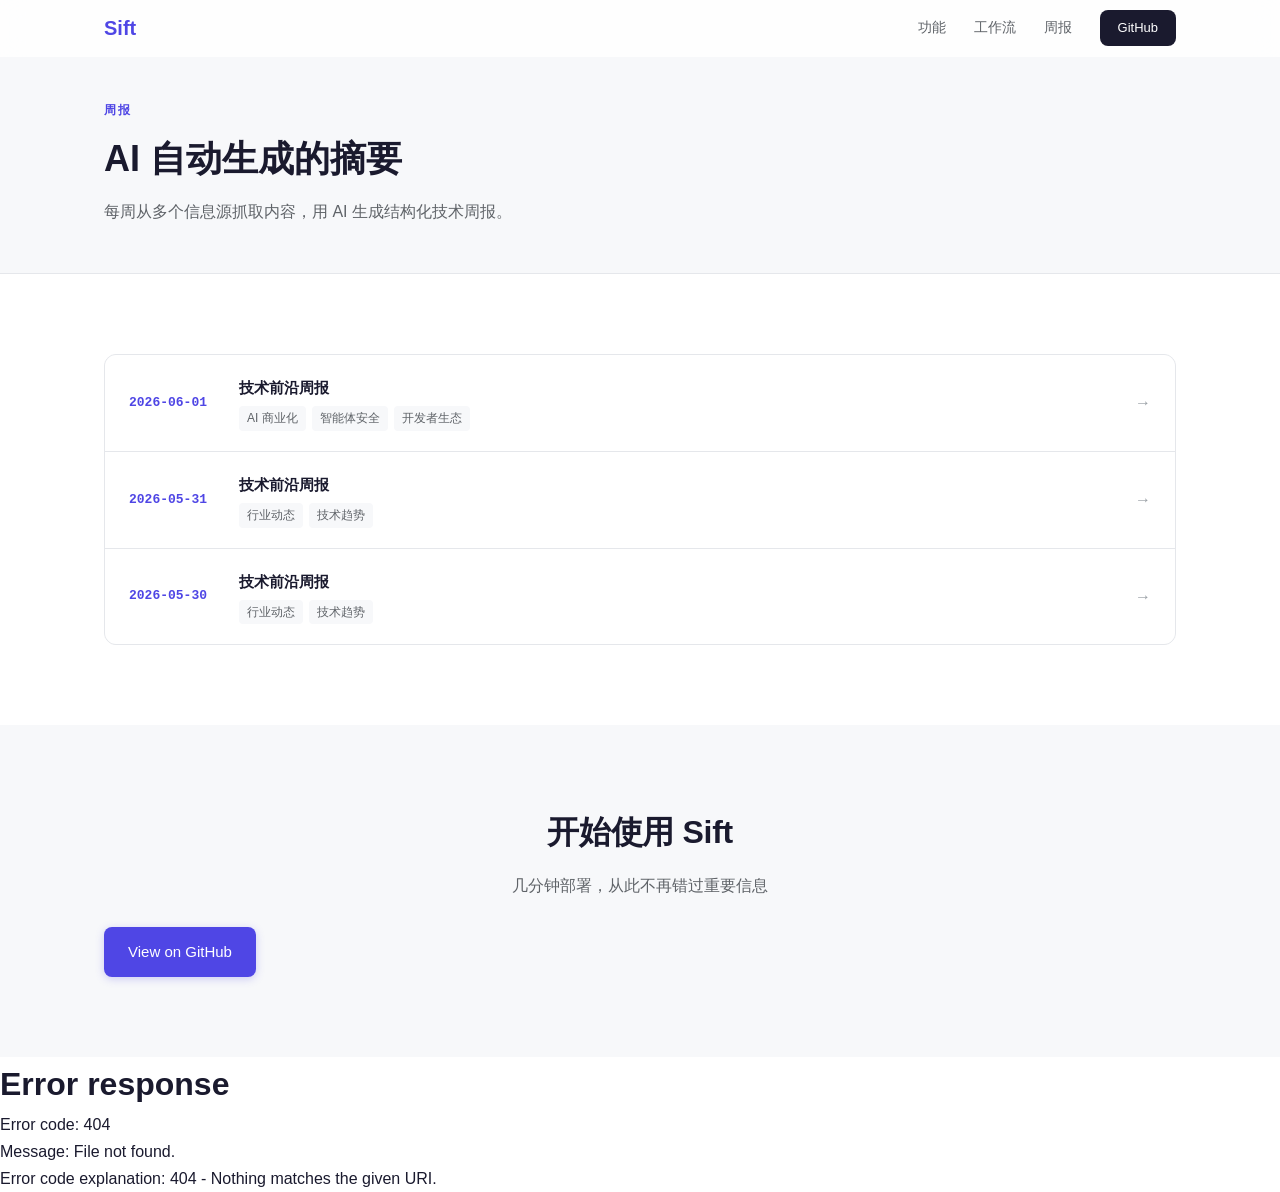
==== site/digests.html @ c32b8fea "fix: resolve 404 for nav/footer on GitHub Pages sub-path - Use relative fetch paths instead of absol" ====
<!DOCTYPE html>
<html lang="zh-CN">
<head>
  <meta charset="utf-8">
  <meta name="viewport" content="width=device-width, initial-scale=1">
  <title>周报摘要 - Sift</title>
  <meta name="description" content="Sift 自动生成的技术周报摘要，AI 驱动的信息聚合。">
  <link rel="icon" href="data:image/svg+xml,<svg xmlns='http://www.w3.org/2000/svg' viewBox='0 0 100 100'><text y='.9em' font-size='90'>⚗️</text></svg>">
  <base href="./">
  <link rel="stylesheet" href="style.css">
</head>
<body>

  <div id="nav-include"></div>

  <!-- Page Header -->
  <section class="page-header">
    <div class="container">
      <p class="section-tag">周报</p>
      <h1>AI 自动生成的摘要</h1>
      <p class="page-desc">每周从多个信息源抓取内容，用 AI 生成结构化技术周报。</p>
    </div>
  </section>

  <!-- Digest List -->
  <section class="digest-list-section">
    <div class="container">
      <div class="digest-list">
        <a href="digests/2026-06-01.html" class="digest-list-item">
          <div class="digest-list-date">2026-06-01</div>
          <div class="digest-list-body">
            <div class="digest-list-title">技术前沿周报</div>
            <div class="digest-list-tags">
              <span>AI 商业化</span><span>智能体安全</span><span>开发者生态</span>
            </div>
          </div>
          <div class="digest-list-arrow">→</div>
        </a>
        <a href="digests/2026-05-31.html" class="digest-list-item">
          <div class="digest-list-date">2026-05-31</div>
          <div class="digest-list-body">
            <div class="digest-list-title">技术前沿周报</div>
            <div class="digest-list-tags">
              <span>行业动态</span><span>技术趋势</span>
            </div>
          </div>
          <div class="digest-list-arrow">→</div>
        </a>
        <a href="digests/2026-05-30.html" class="digest-list-item">
          <div class="digest-list-date">2026-05-30</div>
          <div class="digest-list-body">
            <div class="digest-list-title">技术前沿周报</div>
            <div class="digest-list-tags">
              <span>行业动态</span><span>技术趋势</span>
            </div>
          </div>
          <div class="digest-list-arrow">→</div>
        </a>
      </div>
    </div>
  </section>

  <!-- CTA -->
  <section class="cta">
    <div class="container">
      <h2>开始使用 Sift</h2>
      <p>几分钟部署，从此不再错过重要信息</p>
      <div class="hero-actions">
        <a href="https://github.com/null0NULL123/sift" class="btn btn-primary">View on GitHub</a>
      </div>
    </div>
  </section>

  <div id="footer-include"></div>

  <script>
    fetch('partials/nav.html').then(r => r.text()).then(t => document.getElementById('nav-include').innerHTML = t);
    fetch('partials/footer.html').then(r => r.text()).then(t => document.getElementById('footer-include').innerHTML = t);
    window.addEventListener('scroll', () => {
      const nav = document.querySelector('.nav');
      if (nav) nav.classList.toggle('scrolled', window.scrollY > 50);
    });
  </script>

</body>
</html>
---- site/style.css ----
/* Sift */

:root {
  --bg: #fff; --bg-subtle: #f7f8fa; --bg-card: #fff;
  --text: #1a1a2e; --text-2: #5f6368; --text-3: #9aa0a6;
  --brand: #4f46e5; --brand-light: #6366f1; --brand-bg: #eef2ff;
  --border: #e5e7eb; --border-hover: #d1d5db;
  --radius: 12px; --radius-sm: 8px;
  --shadow-sm: 0 1px 3px rgba(0,0,0,.06);
  --shadow-md: 0 4px 16px rgba(0,0,0,.08);
  --shadow-lg: 0 8px 32px rgba(0,0,0,.1);
}

* { margin: 0; padding: 0; box-sizing: border-box; }
html { scroll-behavior: smooth; }
body {
  font-family: -apple-system, BlinkMacSystemFont, "Segoe UI", Roboto, "Helvetica Neue", "Noto Sans SC", "PingFang SC", sans-serif;
  color: var(--text); background: var(--bg); line-height: 1.7;
  overflow-x: hidden; -webkit-font-smoothing: antialiased;
}
.container { max-width: 1120px; margin: 0 auto; padding: 0 24px; }

/* Nav */
.nav {
  position: fixed; top: 0; left: 0; right: 0; z-index: 100;
  background: rgba(255,255,255,.8); backdrop-filter: blur(12px); -webkit-backdrop-filter: blur(12px);
  border-bottom: 1px solid transparent; transition: all .3s;
}
.nav.scrolled { border-bottom-color: var(--border); box-shadow: var(--shadow-sm); }
.nav-inner { display: flex; align-items: center; justify-content: space-between; height: 56px; }
.nav-logo { font-size: 20px; font-weight: 700; color: var(--brand); text-decoration: none; }
.nav-links { display: flex; align-items: center; gap: 28px; }
.nav-links a:not(.btn) { color: var(--text-2); text-decoration: none; font-size: 14px; font-weight: 500; transition: color .2s; }
.nav-links a:not(.btn):hover { color: var(--text); }
.btn-nav {
  padding: 7px 18px !important; font-size: 13px !important; border-radius: 6px;
  display: inline-flex; align-items: center; gap: 6px;
  background: var(--text) !important; color: #fff !important; text-decoration: none; font-weight: 500;
  transition: all .2s;
}
.btn-nav:hover { opacity: .85; }

/* Hero */
.hero { padding: 120px 0 80px; }
.hero-inner { display: grid; grid-template-columns: 1fr 1fr; gap: 64px; align-items: center; }
.hero-badge {
  display: inline-block; padding: 4px 12px; background: var(--brand-bg); color: var(--brand);
  font-size: 12px; font-weight: 600; border-radius: 4px; margin-bottom: 20px; letter-spacing: .5px;
}
.hero h1 { font-size: clamp(36px,5vw,48px); font-weight: 700; line-height: 1.2; letter-spacing: -1px; margin-bottom: 20px; }
.highlight { color: var(--brand); }
.hero-desc { font-size: 17px; color: var(--text-2); margin-bottom: 32px; line-height: 1.8; max-width: 440px; }
.hero-actions { display: flex; gap: 12px; flex-wrap: wrap; }
.hero-visual { display: flex; justify-content: center; }

/* Buttons */
.btn {
  display: inline-flex; align-items: center; gap: 8px; padding: 12px 24px;
  border-radius: 8px; font-size: 15px; font-weight: 500; text-decoration: none;
  transition: all .2s; cursor: pointer; border: none;
}
.btn-primary { background: var(--brand); color: #fff; box-shadow: 0 2px 8px rgba(79,70,229,.25); }
.btn-primary:hover { background: var(--brand-light); box-shadow: 0 4px 16px rgba(79,70,229,.35); transform: translateY(-1px); }
.btn-secondary { background: var(--bg); color: var(--text); border: 1px solid var(--border); }
.btn-secondary:hover { border-color: var(--border-hover); box-shadow: var(--shadow-sm); transform: translateY(-1px); }

/* Terminal */
.terminal { width: 100%; max-width: 440px; background: #1a1a2e; border-radius: var(--radius); overflow: hidden; box-shadow: var(--shadow-lg); }
.terminal-bar { display: flex; align-items: center; gap: 7px; padding: 10px 14px; background: #16162a; }
.dot { width: 10px; height: 10px; border-radius: 50%; }
.dot.red { background: #ff5f57; } .dot.yellow { background: #febc2e; } .dot.green { background: #28c840; }
.terminal-title { font-size: 11px; color: #555577; margin-left: 6px; }
.terminal-body { padding: 14px 18px; font-family: "SF Mono","Fira Code","Cascadia Code",monospace; font-size: 13px; line-height: 1.9; }
.t-line { white-space: nowrap; color: #aaaacc; }
.t-prompt { color: #6366f1; font-weight: 600; }
.t-cmd { color: #e8e8f0; } .t-dim { color: #666688; } .t-ok { color: #28c840; }

/* Metrics */
.metrics { padding: 48px 0; background: var(--bg-subtle); border-top: 1px solid var(--border); border-bottom: 1px solid var(--border); }
.metric-grid { display: grid; grid-template-columns: repeat(4,1fr); gap: 24px; text-align: center; }
.metric-num { font-size: 32px; font-weight: 700; color: var(--brand); line-height: 1.2; margin-bottom: 4px; }
.metric-label { font-size: 14px; color: var(--text-2); }

/* Section */
section { padding: 80px 0; }
.section-tag { font-size: 12px; text-transform: uppercase; letter-spacing: 2px; color: var(--brand); font-weight: 600; margin-bottom: 8px; }
section h2 { font-size: clamp(24px,3.5vw,32px); font-weight: 600; margin-bottom: 40px; letter-spacing: -.3px; }

/* Page Header */
.page-header { padding: 100px 0 48px; background: var(--bg-subtle); border-bottom: 1px solid var(--border); }
.page-header h1 { font-size: clamp(28px,4vw,36px); margin-bottom: 8px; }
.page-desc { font-size: 16px; color: var(--text-2); max-width: 480px; }

/* Card (shared base) */
.card {
  display: block; padding: 28px 24px; background: var(--bg-card); border: 1px solid var(--border);
  border-radius: var(--radius); text-decoration: none; color: var(--text); transition: all .25s;
}
.card:hover { border-color: var(--border-hover); box-shadow: var(--shadow-md); transform: translateY(-2px); }
.card-icon {
  width: 44px; height: 44px; display: flex; align-items: center; justify-content: center;
  border-radius: 10px; background: var(--brand-bg); color: var(--brand); margin-bottom: 14px;
}
.card h3 { font-size: 16px; margin-bottom: 6px; }
.card p { font-size: 13px; color: var(--text-2); line-height: 1.6; }

/* Quick Nav */
.quick-nav { background: var(--bg-subtle); border-top: 1px solid var(--border); }
.quick-grid { display: grid; grid-template-columns: repeat(3,1fr); gap: 20px; }
.quick-card { display: block; padding: 28px 24px; background: var(--bg-card); border: 1px solid var(--border); border-radius: var(--radius); text-decoration: none; color: var(--text); transition: all .25s; }
.quick-card:hover { border-color: var(--border-hover); box-shadow: var(--shadow-md); transform: translateY(-2px); }
.quick-icon { width: 40px; height: 40px; display: flex; align-items: center; justify-content: center; border-radius: 10px; background: var(--brand-bg); color: var(--brand); margin-bottom: 14px; }
.quick-card h3 { font-size: 17px; margin-bottom: 6px; }
.quick-card p { font-size: 14px; color: var(--text-2); margin-bottom: 12px; line-height: 1.6; }
.quick-link { font-size: 13px; color: var(--brand); font-weight: 500; }

/* Features Tabs */
.features { background: var(--bg); }
.tab-nav { display: flex; gap: 4px; margin-bottom: 32px; border-bottom: 1px solid var(--border); }
.tab-btn { padding: 10px 20px; background: none; border: none; border-bottom: 2px solid transparent; font-size: 15px; font-weight: 500; color: var(--text-2); cursor: pointer; transition: all .2s; margin-bottom: -1px; }
.tab-btn:hover { color: var(--text); }
.tab-btn.active { color: var(--brand); border-bottom-color: var(--brand); }
.tab-panel { display: none; } .tab-panel.active { display: block; }
.tab-panel-inner { display: grid; grid-template-columns: 1fr 1fr; gap: 48px; align-items: center; padding: 32px 0; }
.tab-info h3 { font-size: 20px; margin-bottom: 12px; }
.tab-info p { font-size: 15px; color: var(--text-2); margin-bottom: 20px; line-height: 1.8; }
.tab-list { list-style: none; }
.tab-list li { padding: 6px 0 6px 20px; font-size: 14px; color: var(--text-2); position: relative; }
.tab-list li::before { content: "✓"; position: absolute; left: 0; color: var(--brand); font-weight: 600; font-size: 13px; }
.tab-visual { display: flex; align-items: center; justify-content: center; }

/* Tab Visuals */
.source-grid { display: grid; grid-template-columns: repeat(3,1fr); gap: 12px; max-width: 280px; }
.source-item { padding: 20px 16px; background: var(--bg-subtle); border: 1px solid var(--border); border-radius: var(--radius-sm); text-align: center; font-size: 14px; font-weight: 600; color: var(--text); transition: all .2s; }
.source-item:hover { border-color: var(--brand); background: var(--brand-bg); color: var(--brand); }
.source-item.dim { background: var(--bg); color: var(--text-3); border-style: dashed; }
.ai-demo { display: flex; align-items: center; gap: 16px; }
.ai-input, .ai-output { padding: 16px 24px; background: var(--bg-subtle); border: 1px solid var(--border); border-radius: var(--radius-sm); font-size: 14px; font-weight: 600; color: var(--text); }
.ai-arrow { font-size: 20px; color: var(--brand); font-weight: 700; }
.ai-output { background: var(--brand-bg); border-color: var(--brand); color: var(--brand); }
.channel-grid { display: grid; grid-template-columns: repeat(2,1fr); gap: 12px; max-width: 240px; }
.channel-item { display: flex; align-items: center; gap: 8px; padding: 14px 16px; background: var(--bg-subtle); border: 1px solid var(--border); border-radius: var(--radius-sm); font-size: 14px; font-weight: 500; color: var(--text); }
.local-demo { text-align: center; padding: 40px; background: var(--bg-subtle); border: 1px solid var(--border); border-radius: var(--radius); }
.local-icon { font-size: 48px; margin-bottom: 12px; }
.local-text { font-size: 15px; font-weight: 600; color: var(--text); }

/* Workflow Detail */
.workflow-detail { background: var(--bg); }
.wf-item { display: flex; gap: 32px; padding: 32px 0; }
.wf-left { display: flex; flex-direction: column; align-items: center; gap: 12px; min-width: 64px; }
.wf-num { font-size: 12px; font-weight: 700; color: var(--brand); letter-spacing: 1px; font-family: "SF Mono","Fira Code",monospace; }
.wf-icon-wrap { width: 52px; height: 52px; display: flex; align-items: center; justify-content: center; border-radius: 12px; background: var(--brand-bg); color: var(--brand); }
.wf-content h2 { font-size: 22px; margin-bottom: 8px; }
.wf-desc { font-size: 15px; color: var(--text-2); margin-bottom: 16px; line-height: 1.7; }
.wf-sources { display: flex; flex-wrap: wrap; gap: 8px; }
.wf-tag { padding: 4px 12px; background: var(--bg-subtle); border: 1px solid var(--border); border-radius: 6px; font-size: 13px; color: var(--text-2); }
.wf-divider { width: 2px; min-height: 24px; background: var(--border); margin-left: 31px; border-radius: 1px; }

/* Digest List */
.digest-list-section { background: var(--bg); }
.digest-list { display: flex; flex-direction: column; gap: 1px; background: var(--border); border: 1px solid var(--border); border-radius: var(--radius); overflow: hidden; }
.digest-list-item { display: flex; align-items: center; gap: 20px; padding: 20px 24px; background: var(--bg-card); text-decoration: none; color: var(--text); transition: all .2s; }
.digest-list-item:hover { background: var(--bg-subtle); }
.digest-list-date { font-size: 13px; font-weight: 600; color: var(--brand); font-family: "SF Mono","Fira Code",monospace; min-width: 90px; flex-shrink: 0; }
.digest-list-body { flex: 1; }
.digest-list-title { font-size: 15px; font-weight: 600; margin-bottom: 6px; }
.digest-list-tags { display: flex; flex-wrap: wrap; gap: 6px; }
.digest-list-tags span { padding: 2px 8px; background: var(--bg-subtle); border-radius: 4px; font-size: 12px; color: var(--text-2); }
.digest-list-arrow { font-size: 16px; color: var(--text-3); transition: color .2s, transform .2s; flex-shrink: 0; }
.digest-list-item:hover .digest-list-arrow { color: var(--brand); transform: translateX(4px); }

/* CTA */
.cta { background: var(--bg-subtle); text-align: center; padding: 80px 0; }
.cta h2 { margin-bottom: 12px; }
.cta p { font-size: 16px; color: var(--text-2); margin-bottom: 28px; }

/* Footer */
footer { background: var(--bg); border-top: 1px solid var(--border); padding: 32px 0; }
.footer-inner { display: flex; align-items: center; justify-content: space-between; flex-wrap: wrap; gap: 16px; }
.footer-brand { font-size: 18px; font-weight: 700; color: var(--brand); }
.footer-links { display: flex; gap: 24px; }
.footer-links a { color: var(--text-2); text-decoration: none; font-size: 14px; transition: color .2s; }
.footer-links a:hover { color: var(--text); }
.footer-copy { font-size: 13px; color: var(--text-3); }

/* Article Pages */
.article-page { min-height: 100vh; background: var(--bg); }
.article-page .nav { border-bottom: 1px solid var(--border); }
.article-container { max-width: 720px; margin: 0 auto; padding: 40px 24px 80px; }
article { color: var(--text); line-height: 1.8; }
article h1 { font-size: 26px; font-weight: 700; margin-bottom: 6px; letter-spacing: -.5px; }
.article-meta { font-size: 13px; color: var(--text-3); margin-bottom: 32px; padding-bottom: 20px; border-bottom: 1px solid var(--border); font-family: "SF Mono","Fira Code",monospace; }
article h2 { font-size: 20px; font-weight: 600; margin: 32px 0 12px; padding-bottom: 8px; border-bottom: 1px solid var(--border); }
article h3 { font-size: 17px; font-weight: 600; margin: 24px 0 8px; }
article p { margin: 10px 0; color: var(--text-2); }
article strong { color: var(--text); font-weight: 600; }
article a { color: var(--brand); text-decoration: none; border-bottom: 1px solid rgba(79,70,229,.2); transition: border-color .2s; }
article a:hover { border-bottom-color: var(--brand); }
article ul, article ol { padding-left: 22px; margin: 10px 0; }
article li { margin-bottom: 6px; color: var(--text-2); }
article li strong { color: var(--text); }
article code { background: var(--bg-subtle); padding: 2px 6px; border-radius: 4px; font-size: 13px; font-family: "SF Mono","Fira Code",monospace; color: var(--brand); }
article pre { background: var(--bg-subtle); border: 1px solid var(--border); border-radius: var(--radius-sm); padding: 14px 18px; overflow-x: auto; margin: 14px 0; }
article pre code { background: none; padding: 0; color: var(--text); }
article blockquote { border-left: 3px solid var(--brand); padding: 10px 18px; margin: 14px 0; background: var(--bg-subtle); border-radius: 0 var(--radius-sm) var(--radius-sm) 0; color: var(--text-2); }
article hr { border: none; border-top: 1px solid var(--border); margin: 28px 0; }
.article-footer { margin-top: 40px; padding-top: 20px; border-top: 1px solid var(--border); text-align: center; }
.article-footer a { color: var(--brand); text-decoration: none; font-size: 14px; }
.article-footer a:hover { text-decoration: underline; }

/* Responsive */
@media (max-width: 768px) {
  section { padding: 56px 0; }
  .nav-links a:not(.btn-nav) { display: none; }
  .hero { padding: 80px 0 48px; } .hero-inner { grid-template-columns: 1fr; gap: 40px; } .hero-visual { order: -1; }
  .metric-grid { grid-template-columns: repeat(2,1fr); }
  .quick-grid { grid-template-columns: 1fr; }
  .tab-nav { overflow-x: auto; -webkit-overflow-scrolling: touch; }
  .tab-btn { white-space: nowrap; font-size: 14px; padding: 10px 14px; }
  .tab-panel-inner { grid-template-columns: 1fr; gap: 24px; } .tab-visual { order: -1; }
  .wf-item { flex-direction: column; gap: 16px; } .wf-left { flex-direction: row; }
  .wf-divider { width: 100%; min-height: 2px; height: 2px; margin-left: 0; }
  .footer-inner { flex-direction: column; text-align: center; }
}
@media (max-width: 480px) {
  .hero h1 { font-size: 30px; } .hero-desc { font-size: 15px; }
  .btn { padding: 10px 20px; font-size: 14px; }
}
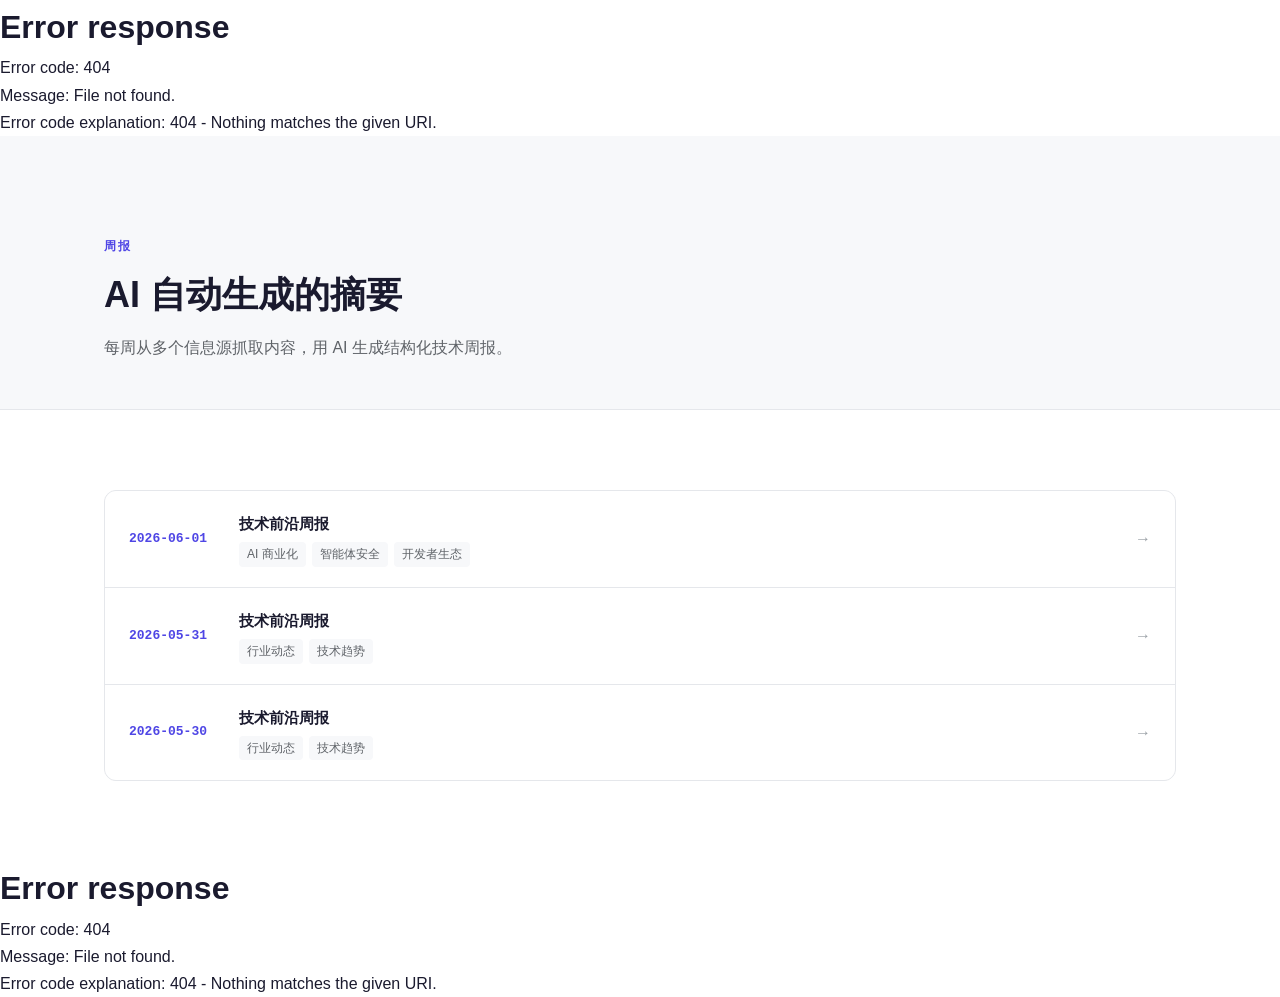
==== commit c5c3c52d: "refactor: move core modules into sift/ package - Create sift/ package with __init__.py - Move models" ====
--- a/site/digests.html
+++ b/site/digests.html
@@ -6,7 +6,6 @@
   <title>周报摘要 - Sift</title>
   <meta name="description" content="Sift 自动生成的技术周报摘要，AI 驱动的信息聚合。">
   <link rel="icon" href="data:image/svg+xml,<svg xmlns='http://www.w3.org/2000/svg' viewBox='0 0 100 100'><text y='.9em' font-size='90'>⚗️</text></svg>">
-  <base href="./">
   <link rel="stylesheet" href="style.css">
 </head>
 <body>
@@ -60,22 +59,11 @@
     </div>
   </section>
 
-  <!-- CTA -->
-  <section class="cta">
-    <div class="container">
-      <h2>开始使用 Sift</h2>
-      <p>几分钟部署，从此不再错过重要信息</p>
-      <div class="hero-actions">
-        <a href="https://github.com/null0NULL123/sift" class="btn btn-primary">View on GitHub</a>
-      </div>
-    </div>
-  </section>
-
   <div id="footer-include"></div>
 
   <script>
-    fetch('partials/nav.html').then(r => r.text()).then(t => document.getElementById('nav-include').innerHTML = t);
-    fetch('partials/footer.html').then(r => r.text()).then(t => document.getElementById('footer-include').innerHTML = t);
+    fetch(window.__sift_root + 'partials/nav.html').then(r => r.text()).then(t => document.getElementById('nav-include').innerHTML = t);
+    fetch(window.__sift_root + 'partials/footer.html').then(r => r.text()).then(t => document.getElementById('footer-include').innerHTML = t);
     window.addEventListener('scroll', () => {
       const nav = document.querySelector('.nav');
       if (nav) nav.classList.toggle('scrolled', window.scrollY > 50);
